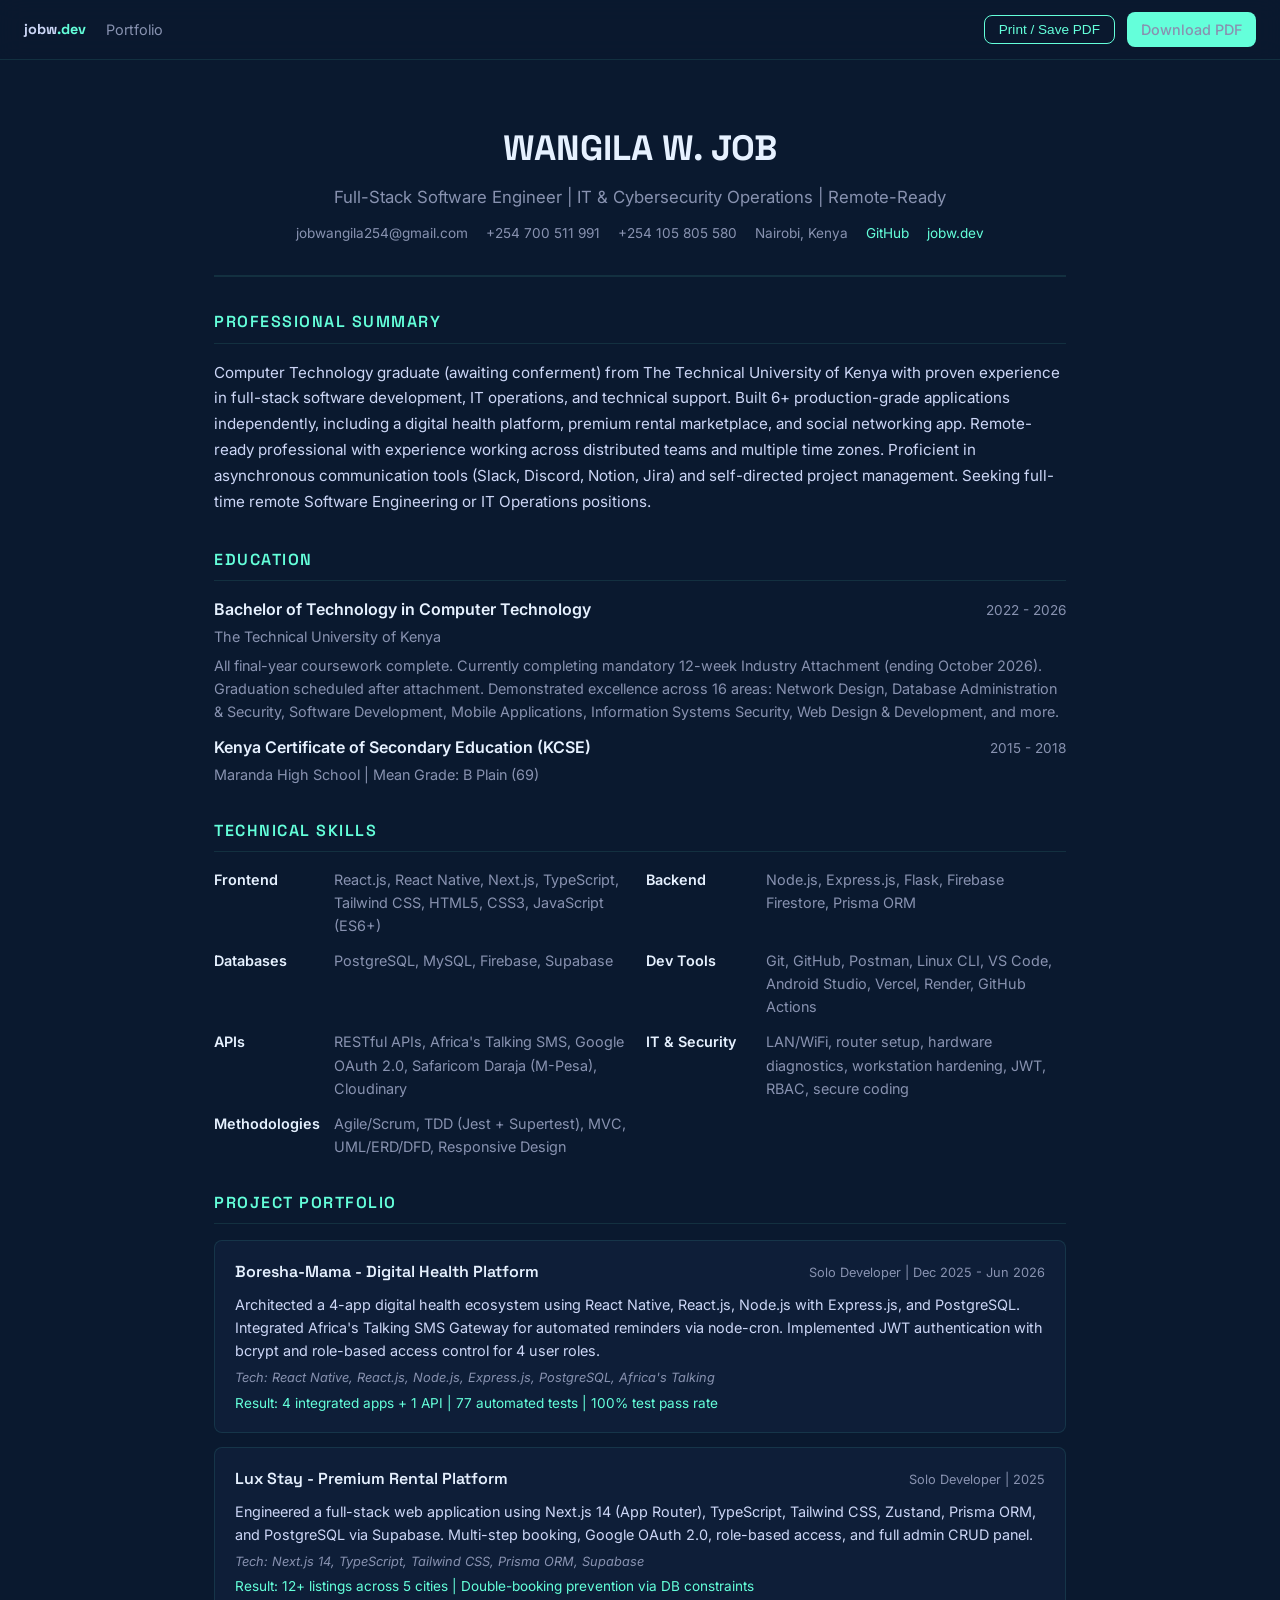
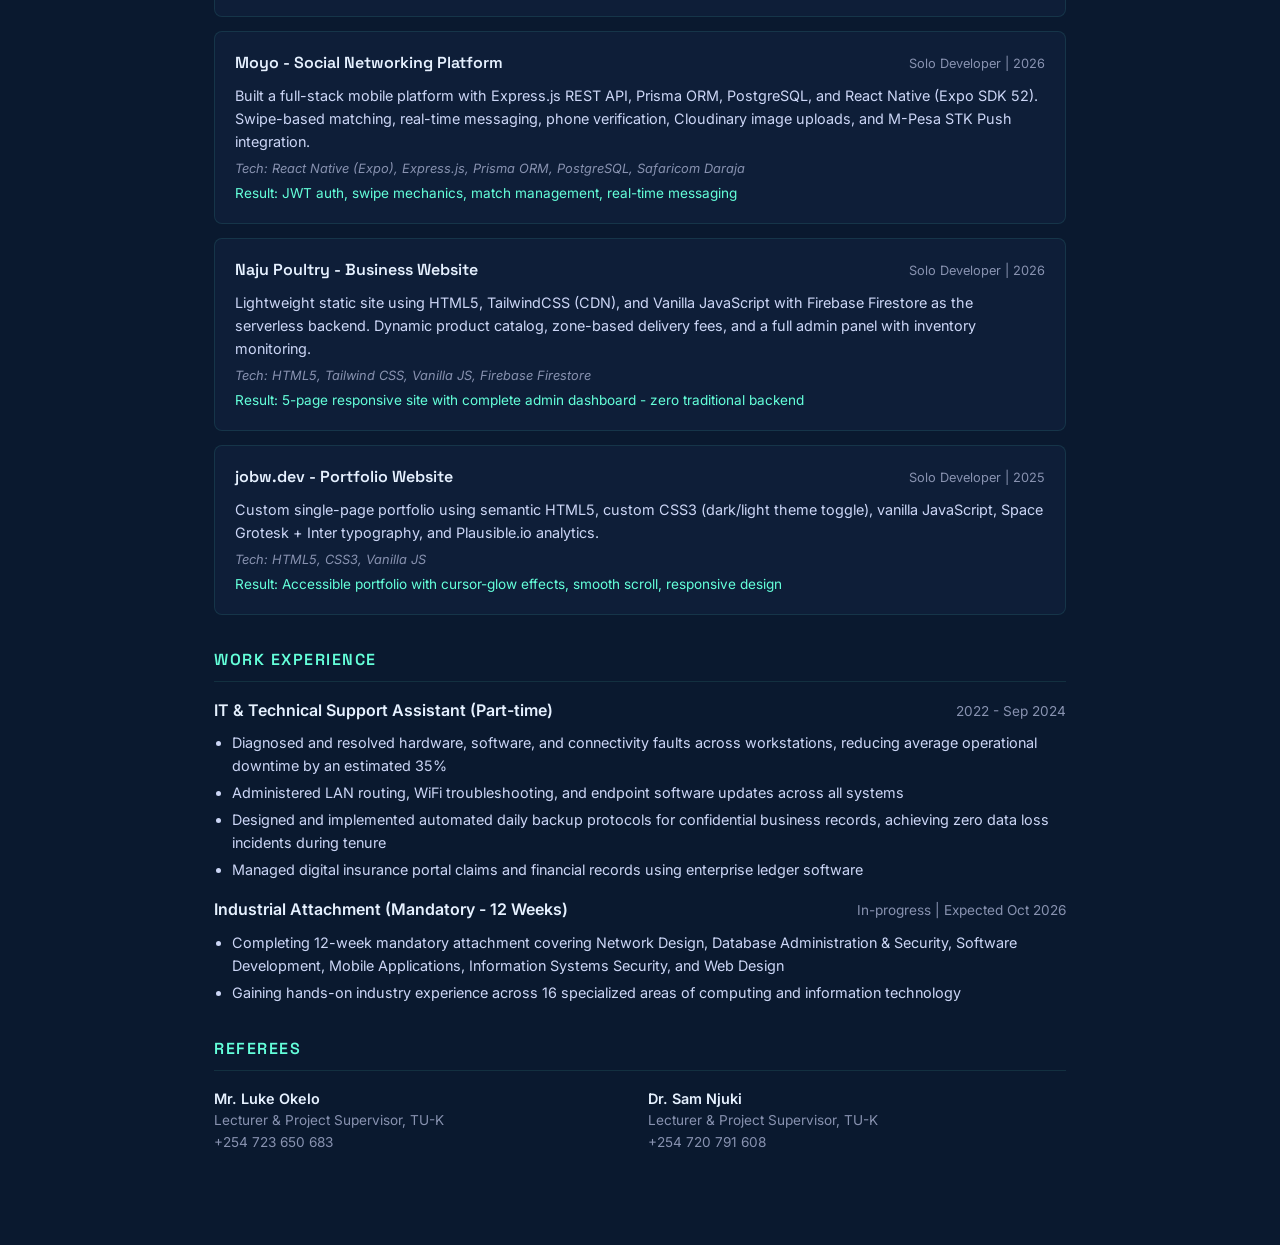
==== cv.html @ 3d408e04 "feat: add online CV page, add View CV button" ====
<!DOCTYPE html>
<html lang="en" data-theme="dark">
<head>
  <meta charset="UTF-8">
  <meta name="viewport" content="width=device-width, initial-scale=1.0">
  <meta name="description" content="Wangila W. Job - Full-Stack Software Engineer, IT Operations & Cybersecurity. View my CV.">
  <meta name="robots" content="noindex, nofollow">
  <link rel="canonical" href="https://jobw.dev/cv">
  <title>CV | Wangila W. Job</title>
  <link rel="preconnect" href="https://fonts.googleapis.com">
  <link rel="preconnect" href="https://fonts.gstatic.com" crossorigin>
  <link href="https://fonts.googleapis.com/css2?family=Space+Grotesk:wght@400;500;600;700&family=Inter:wght@300;400;500;600;700&display=swap" rel="stylesheet">
  <style>
    :root {
      --primary: #0a192f;
      --primary-light: #112240;
      --primary-lighter: #1a2d4a;
      --secondary: #64ffda;
      --text: #ccd6f6;
      --text-light: #8892b0;
      --white: #e6f1ff;
      --card-bg: rgba(17, 34, 64, 0.6);
      --card-border: rgba(100, 255, 218, 0.1);
      --radius: 16px;
      --radius-sm: 8px;
      --transition: 0.3s cubic-bezier(0.4, 0, 0.2, 1);
      --font-heading: 'Space Grotesk', sans-serif;
      --font-body: 'Inter', -apple-system, BlinkMacSystemFont, sans-serif;
    }
    [data-theme="light"] {
      --primary: #f0f4f8;
      --primary-light: #ffffff;
      --primary-lighter: #e2e8f0;
      --secondary: #0a192f;
      --text: #1a2d4a;
      --text-light: #495670;
      --white: #0a192f;
      --card-bg: #ffffff;
      --card-border: rgba(10, 25, 47, 0.1);
    }
    *, *::before, *::after { margin: 0; padding: 0; box-sizing: border-box; }
    html { scroll-behavior: smooth; }
    body {
      font-family: var(--font-body);
      background: var(--primary);
      color: var(--text);
      line-height: 1.6;
      min-height: 100vh;
    }

    .cv-nav {
      position: fixed; top: 0; left: 0; right: 0; z-index: 100;
      background: rgba(10, 25, 47, 0.9);
      backdrop-filter: blur(12px);
      border-bottom: 1px solid var(--card-border);
      padding: 12px 24px;
      display: flex; justify-content: space-between; align-items: center;
    }
    .cv-nav a {
      color: var(--text-light); text-decoration: none; font-size: 0.9rem;
      transition: color var(--transition);
    }
    .cv-nav a:hover { color: var(--secondary); }
    .cv-nav-left { display: flex; gap: 20px; align-items: center; }
    .cv-nav-logo { font-family: var(--font-heading); font-weight: 700; font-size: 1.1rem; color: var(--text) !important; }
    .cv-nav-logo .accent { color: var(--secondary); }
    .cv-actions { display: flex; gap: 12px; align-items: center; }
    .btn-sm {
      display: inline-flex; align-items: center; gap: 6px;
      padding: 6px 14px; border-radius: var(--radius-sm);
      font-size: 0.85rem; font-weight: 500; text-decoration: none;
      transition: all var(--transition); cursor: pointer; border: none;
    }
    .btn-outline { border: 1px solid var(--secondary); color: var(--secondary); background: transparent; }
    .btn-outline:hover { background: rgba(100, 255, 218, 0.1); }
    .btn-primary-sm { background: var(--secondary); color: var(--primary); }
    .btn-primary-sm:hover { opacity: 0.9; }

    .cv-container {
      max-width: 900px; margin: 0 auto;
      padding: 80px 24px 60px;
    }

    .cv-header {
      text-align: center; padding: 40px 0 30px;
      border-bottom: 2px solid var(--card-border);
      margin-bottom: 32px;
    }
    .cv-name {
      font-family: var(--font-heading); font-size: 2.2rem;
      font-weight: 700; color: var(--white); margin-bottom: 8px;
    }
    .cv-title {
      font-size: 1.05rem; color: var(--text-light); margin-bottom: 12px;
    }
    .cv-contact {
      font-size: 0.85rem; color: var(--text-light);
      display: flex; flex-wrap: wrap; justify-content: center; gap: 6px 18px;
    }
    .cv-contact a { color: var(--secondary); text-decoration: none; }
    .cv-contact a:hover { text-decoration: underline; }

    .cv-section { margin-bottom: 32px; }
    .cv-section-title {
      font-family: var(--font-heading); font-size: 1rem;
      font-weight: 600; color: var(--secondary);
      text-transform: uppercase; letter-spacing: 1.5px;
      padding-bottom: 8px; margin-bottom: 16px;
      border-bottom: 1px solid var(--card-border);
    }

    .cv-edu-row {
      display: flex; justify-content: space-between; align-items: baseline;
      flex-wrap: wrap; gap: 4px;
    }
    .cv-edu-title { font-weight: 600; color: var(--white); }
    .cv-edu-date { font-size: 0.85rem; color: var(--text-light); }
    .cv-edu-sub { font-size: 0.9rem; color: var(--text-light); margin-top: 2px; }
    .cv-edu-desc { font-size: 0.9rem; color: var(--text-light); margin-top: 6px; }

    .cv-summary { font-size: 0.95rem; color: var(--text); line-height: 1.7; }

    .cv-skills-grid {
      display: grid; grid-template-columns: repeat(auto-fit, minmax(280px, 1fr));
      gap: 12px;
    }
    .cv-skill-row { display: flex; gap: 10px; }
    .cv-skill-cat {
      font-weight: 600; color: var(--white); min-width: 110px;
      font-size: 0.9rem;
    }
    .cv-skill-items { font-size: 0.9rem; color: var(--text-light); }

    .cv-project {
      background: var(--card-bg); border: 1px solid var(--card-border);
      border-radius: var(--radius-sm); padding: 18px 20px; margin-bottom: 14px;
    }
    .cv-project-head {
      display: flex; justify-content: space-between; align-items: baseline;
      flex-wrap: wrap; gap: 4px; margin-bottom: 8px;
    }
    .cv-project-name { font-family: var(--font-heading); font-weight: 600; color: var(--white); font-size: 1rem; }
    .cv-project-meta { font-size: 0.8rem; color: var(--text-light); }
    .cv-project-desc { font-size: 0.9rem; color: var(--text); margin-bottom: 6px; }
    .cv-project-tech { font-size: 0.8rem; font-style: italic; color: var(--text-light); }
    .cv-project-result { font-size: 0.85rem; color: var(--secondary); margin-top: 4px; }

    .cv-work-head {
      display: flex; justify-content: space-between; align-items: baseline;
      flex-wrap: wrap; gap: 4px;
    }
    .cv-work-title { font-weight: 600; color: var(--white); }
    .cv-work-date { font-size: 0.85rem; color: var(--text-light); }
    .cv-bullets { margin-top: 8px; padding-left: 18px; }
    .cv-bullets li { font-size: 0.9rem; color: var(--text); margin-bottom: 4px; }

    .cv-referees {
      display: grid; grid-template-columns: repeat(auto-fit, minmax(250px, 1fr));
      gap: 16px;
    }
    .cv-referee { font-size: 0.9rem; }
    .cv-referee-name { font-weight: 600; color: var(--white); }
    .cv-referee-role { color: var(--text-light); font-size: 0.85rem; }
    .cv-referee-phone { color: var(--text-light); font-size: 0.85rem; }

    @media print {
      .cv-nav { display: none; }
      .cv-container { padding: 0; max-width: 100%; }
      body { background: #fff; color: #000; }
      .cv-name, .cv-edu-title, .cv-work-title, .cv-project-name, .cv-referee-name, .cv-skill-cat { color: #000; }
      .cv-title, .cv-contact, .cv-edu-date, .cv-edu-sub, .cv-edu-desc, .cv-summary, .cv-skill-items, .cv-project-desc, .cv-project-tech, .cv-work-date, .cv-bullets li, .cv-referee-role, .cv-referee-phone { color: #333; }
      .cv-section-title { color: #0a192f; border-color: #ccc; }
      .cv-project { border-color: #ddd; background: #f9f9f9; }
      .cv-project-result { color: #0a6e4f; }
      .cv-contact a { color: #0a192f; }
    }
  </style>
</head>
<body>

  <nav class="cv-nav">
    <div class="cv-nav-left">
      <a href="/" class="cv-nav-logo">jobw<span class="accent">.dev</span></a>
      <a href="/">Portfolio</a>
    </div>
    <div class="cv-actions">
      <button onclick="window.print()" class="btn-sm btn-outline">Print / Save PDF</button>
      <a href="Wangila_W_Job-CV.pdf" download class="btn-sm btn-primary-sm">Download PDF</a>
    </div>
  </nav>

  <div class="cv-container">
    <header class="cv-header">
      <h1 class="cv-name">WANGILA W. JOB</h1>
      <p class="cv-title">Full-Stack Software Engineer | IT & Cybersecurity Operations | Remote-Ready</p>
      <div class="cv-contact">
        <span>jobwangila254@gmail.com</span>
        <span>+254 700 511 991</span>
        <span>+254 105 805 580</span>
        <span>Nairobi, Kenya</span>
        <a href="https://github.com/jobwangila254" target="_blank" rel="noopener">GitHub</a>
        <a href="https://jobw.dev" target="_blank" rel="noopener">jobw.dev</a>
      </div>
    </header>

    <section class="cv-section">
      <h2 class="cv-section-title">Professional Summary</h2>
      <p class="cv-summary">
        Computer Technology graduate (awaiting conferment) from The Technical University of Kenya with proven experience in full-stack software development, IT operations, and technical support. Built 6+ production-grade applications independently, including a digital health platform, premium rental marketplace, and social networking app. Remote-ready professional with experience working across distributed teams and multiple time zones. Proficient in asynchronous communication tools (Slack, Discord, Notion, Jira) and self-directed project management. Seeking full-time remote Software Engineering or IT Operations positions.
      </p>
    </section>

    <section class="cv-section">
      <h2 class="cv-section-title">Education</h2>
      <div class="cv-edu-row">
        <span class="cv-edu-title">Bachelor of Technology in Computer Technology</span>
        <span class="cv-edu-date">2022 - 2026</span>
      </div>
      <p class="cv-edu-sub">The Technical University of Kenya</p>
      <p class="cv-edu-desc">All final-year coursework complete. Currently completing mandatory 12-week Industry Attachment (ending October 2026). Graduation scheduled after attachment. Demonstrated excellence across 16 areas: Network Design, Database Administration & Security, Software Development, Mobile Applications, Information Systems Security, Web Design & Development, and more.</p>
      <div class="cv-edu-row" style="margin-top: 12px;">
        <span class="cv-edu-title">Kenya Certificate of Secondary Education (KCSE)</span>
        <span class="cv-edu-date">2015 - 2018</span>
      </div>
      <p class="cv-edu-sub">Maranda High School | Mean Grade: B Plain (69)</p>
    </section>

    <section class="cv-section">
      <h2 class="cv-section-title">Technical Skills</h2>
      <div class="cv-skills-grid">
        <div class="cv-skill-row"><span class="cv-skill-cat">Frontend</span><span class="cv-skill-items">React.js, React Native, Next.js, TypeScript, Tailwind CSS, HTML5, CSS3, JavaScript (ES6+)</span></div>
        <div class="cv-skill-row"><span class="cv-skill-cat">Backend</span><span class="cv-skill-items">Node.js, Express.js, Flask, Firebase Firestore, Prisma ORM</span></div>
        <div class="cv-skill-row"><span class="cv-skill-cat">Databases</span><span class="cv-skill-items">PostgreSQL, MySQL, Firebase, Supabase</span></div>
        <div class="cv-skill-row"><span class="cv-skill-cat">Dev Tools</span><span class="cv-skill-items">Git, GitHub, Postman, Linux CLI, VS Code, Android Studio, Vercel, Render, GitHub Actions</span></div>
        <div class="cv-skill-row"><span class="cv-skill-cat">APIs</span><span class="cv-skill-items">RESTful APIs, Africa's Talking SMS, Google OAuth 2.0, Safaricom Daraja (M-Pesa), Cloudinary</span></div>
        <div class="cv-skill-row"><span class="cv-skill-cat">IT & Security</span><span class="cv-skill-items">LAN/WiFi, router setup, hardware diagnostics, workstation hardening, JWT, RBAC, secure coding</span></div>
        <div class="cv-skill-row"><span class="cv-skill-cat">Methodologies</span><span class="cv-skill-items">Agile/Scrum, TDD (Jest + Supertest), MVC, UML/ERD/DFD, Responsive Design</span></div>
      </div>
    </section>

    <section class="cv-section">
      <h2 class="cv-section-title">Project Portfolio</h2>

      <div class="cv-project">
        <div class="cv-project-head">
          <span class="cv-project-name">Boresha-Mama - Digital Health Platform</span>
          <span class="cv-project-meta">Solo Developer | Dec 2025 - Jun 2026</span>
        </div>
        <p class="cv-project-desc">Architected a 4-app digital health ecosystem using React Native, React.js, Node.js with Express.js, and PostgreSQL. Integrated Africa's Talking SMS Gateway for automated reminders via node-cron. Implemented JWT authentication with bcrypt and role-based access control for 4 user roles.</p>
        <p class="cv-project-tech">Tech: React Native, React.js, Node.js, Express.js, PostgreSQL, Africa's Talking</p>
        <p class="cv-project-result">Result: 4 integrated apps + 1 API | 77 automated tests | 100% test pass rate</p>
      </div>

      <div class="cv-project">
        <div class="cv-project-head">
          <span class="cv-project-name">Lux Stay - Premium Rental Platform</span>
          <span class="cv-project-meta">Solo Developer | 2025</span>
        </div>
        <p class="cv-project-desc">Engineered a full-stack web application using Next.js 14 (App Router), TypeScript, Tailwind CSS, Zustand, Prisma ORM, and PostgreSQL via Supabase. Multi-step booking, Google OAuth 2.0, role-based access, and full admin CRUD panel.</p>
        <p class="cv-project-tech">Tech: Next.js 14, TypeScript, Tailwind CSS, Prisma ORM, Supabase</p>
        <p class="cv-project-result">Result: 12+ listings across 5 cities | Double-booking prevention via DB constraints</p>
      </div>

      <div class="cv-project">
        <div class="cv-project-head">
          <span class="cv-project-name">Moyo - Social Networking Platform</span>
          <span class="cv-project-meta">Solo Developer | 2026</span>
        </div>
        <p class="cv-project-desc">Built a full-stack mobile platform with Express.js REST API, Prisma ORM, PostgreSQL, and React Native (Expo SDK 52). Swipe-based matching, real-time messaging, phone verification, Cloudinary image uploads, and M-Pesa STK Push integration.</p>
        <p class="cv-project-tech">Tech: React Native (Expo), Express.js, Prisma ORM, PostgreSQL, Safaricom Daraja</p>
        <p class="cv-project-result">Result: JWT auth, swipe mechanics, match management, real-time messaging</p>
      </div>

      <div class="cv-project">
        <div class="cv-project-head">
          <span class="cv-project-name">Naju Poultry - Business Website</span>
          <span class="cv-project-meta">Solo Developer | 2026</span>
        </div>
        <p class="cv-project-desc">Lightweight static site using HTML5, TailwindCSS (CDN), and Vanilla JavaScript with Firebase Firestore as the serverless backend. Dynamic product catalog, zone-based delivery fees, and a full admin panel with inventory monitoring.</p>
        <p class="cv-project-tech">Tech: HTML5, Tailwind CSS, Vanilla JS, Firebase Firestore</p>
        <p class="cv-project-result">Result: 5-page responsive site with complete admin dashboard - zero traditional backend</p>
      </div>

      <div class="cv-project">
        <div class="cv-project-head">
          <span class="cv-project-name">jobw.dev - Portfolio Website</span>
          <span class="cv-project-meta">Solo Developer | 2025</span>
        </div>
        <p class="cv-project-desc">Custom single-page portfolio using semantic HTML5, custom CSS3 (dark/light theme toggle), vanilla JavaScript, Space Grotesk + Inter typography, and Plausible.io analytics.</p>
        <p class="cv-project-tech">Tech: HTML5, CSS3, Vanilla JS</p>
        <p class="cv-project-result">Result: Accessible portfolio with cursor-glow effects, smooth scroll, responsive design</p>
      </div>
    </section>

    <section class="cv-section">
      <h2 class="cv-section-title">Work Experience</h2>

      <div class="cv-work-head">
        <span class="cv-work-title">IT & Technical Support Assistant (Part-time)</span>
        <span class="cv-work-date">2022 - Sep 2024</span>
      </div>
      <ul class="cv-bullets">
        <li>Diagnosed and resolved hardware, software, and connectivity faults across workstations, reducing average operational downtime by an estimated 35%</li>
        <li>Administered LAN routing, WiFi troubleshooting, and endpoint software updates across all systems</li>
        <li>Designed and implemented automated daily backup protocols for confidential business records, achieving zero data loss incidents during tenure</li>
        <li>Managed digital insurance portal claims and financial records using enterprise ledger software</li>
      </ul>

      <div class="cv-work-head" style="margin-top: 16px;">
        <span class="cv-work-title">Industrial Attachment (Mandatory - 12 Weeks)</span>
        <span class="cv-work-date">In-progress | Expected Oct 2026</span>
      </div>
      <ul class="cv-bullets">
        <li>Completing 12-week mandatory attachment covering Network Design, Database Administration & Security, Software Development, Mobile Applications, Information Systems Security, and Web Design</li>
        <li>Gaining hands-on industry experience across 16 specialized areas of computing and information technology</li>
      </ul>
    </section>

    <section class="cv-section">
      <h2 class="cv-section-title">Referees</h2>
      <div class="cv-referees">
        <div class="cv-referee">
          <p class="cv-referee-name">Mr. Luke Okelo</p>
          <p class="cv-referee-role">Lecturer & Project Supervisor, TU-K</p>
          <p class="cv-referee-phone">+254 723 650 683</p>
        </div>
        <div class="cv-referee">
          <p class="cv-referee-name">Dr. Sam Njuki</p>
          <p class="cv-referee-role">Lecturer & Project Supervisor, TU-K</p>
          <p class="cv-referee-phone">+254 720 791 608</p>
        </div>
      </div>
    </section>
  </div>

</body>
</html>
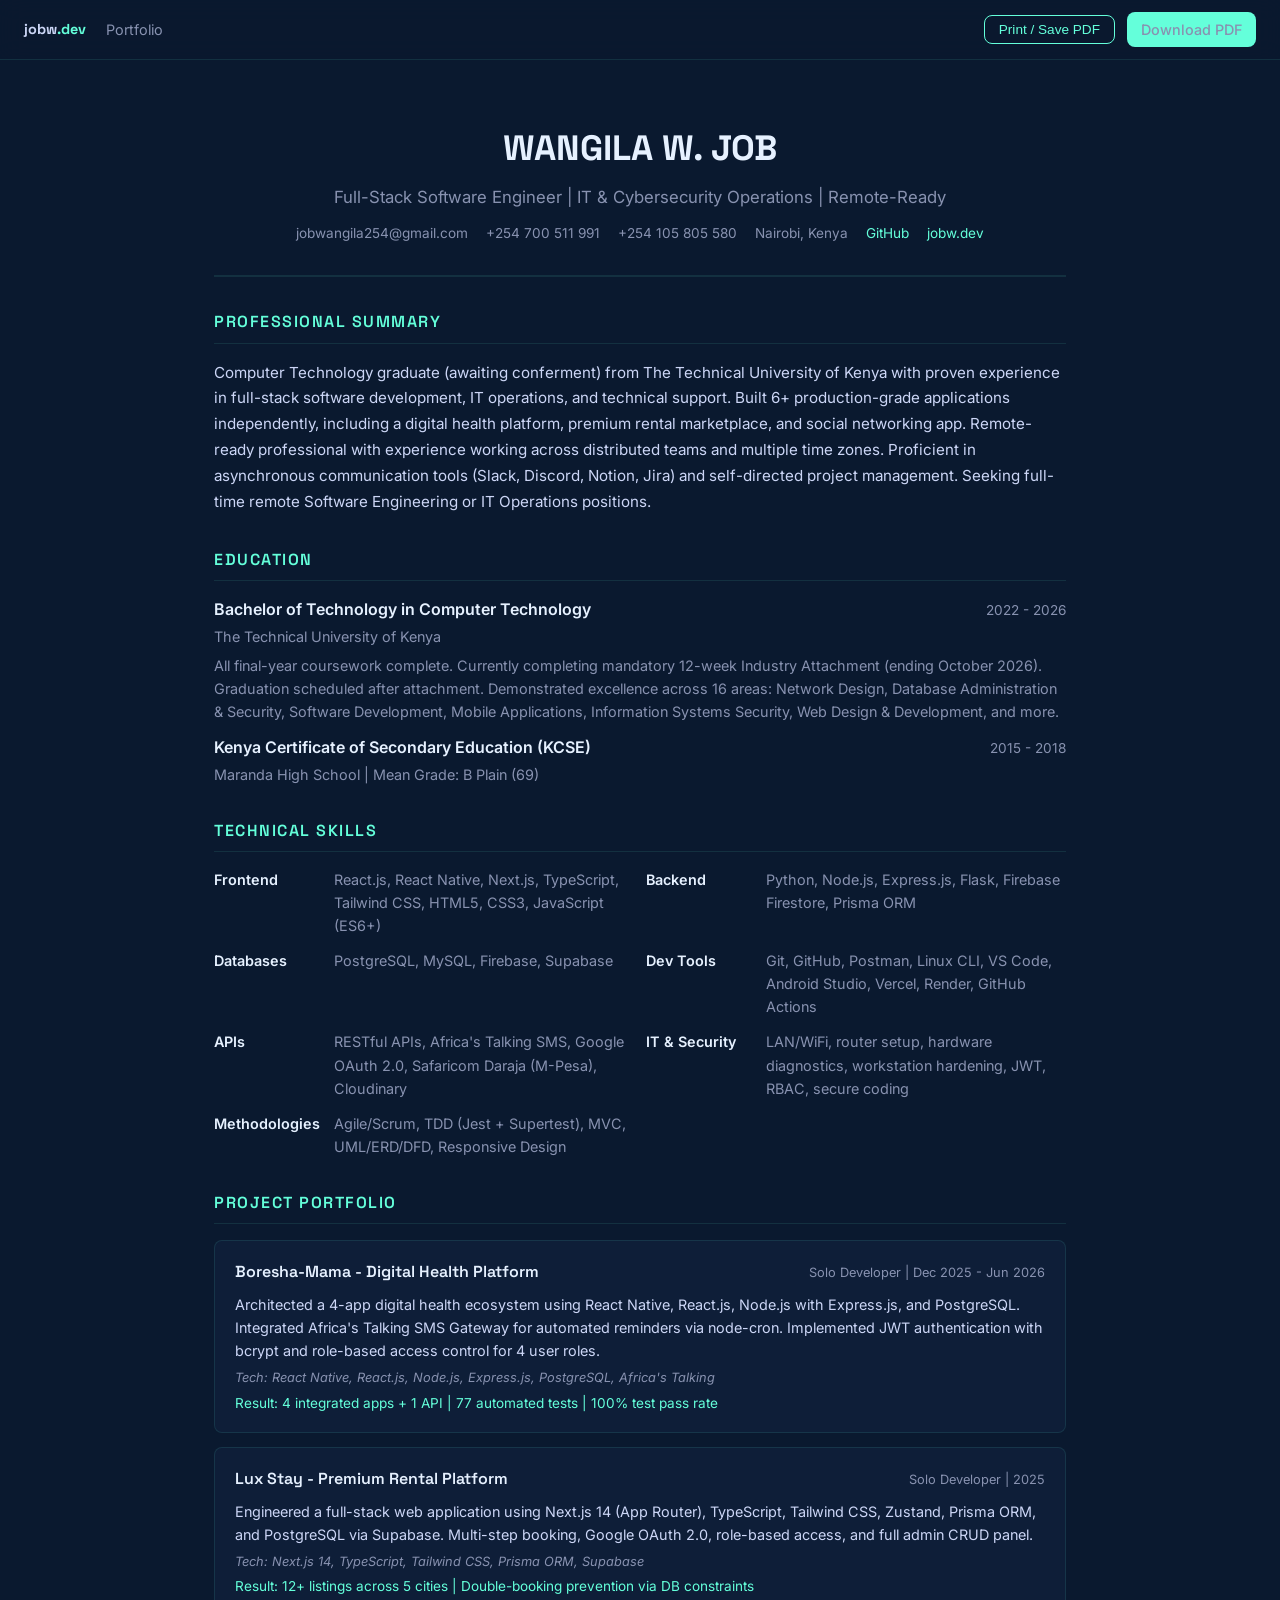
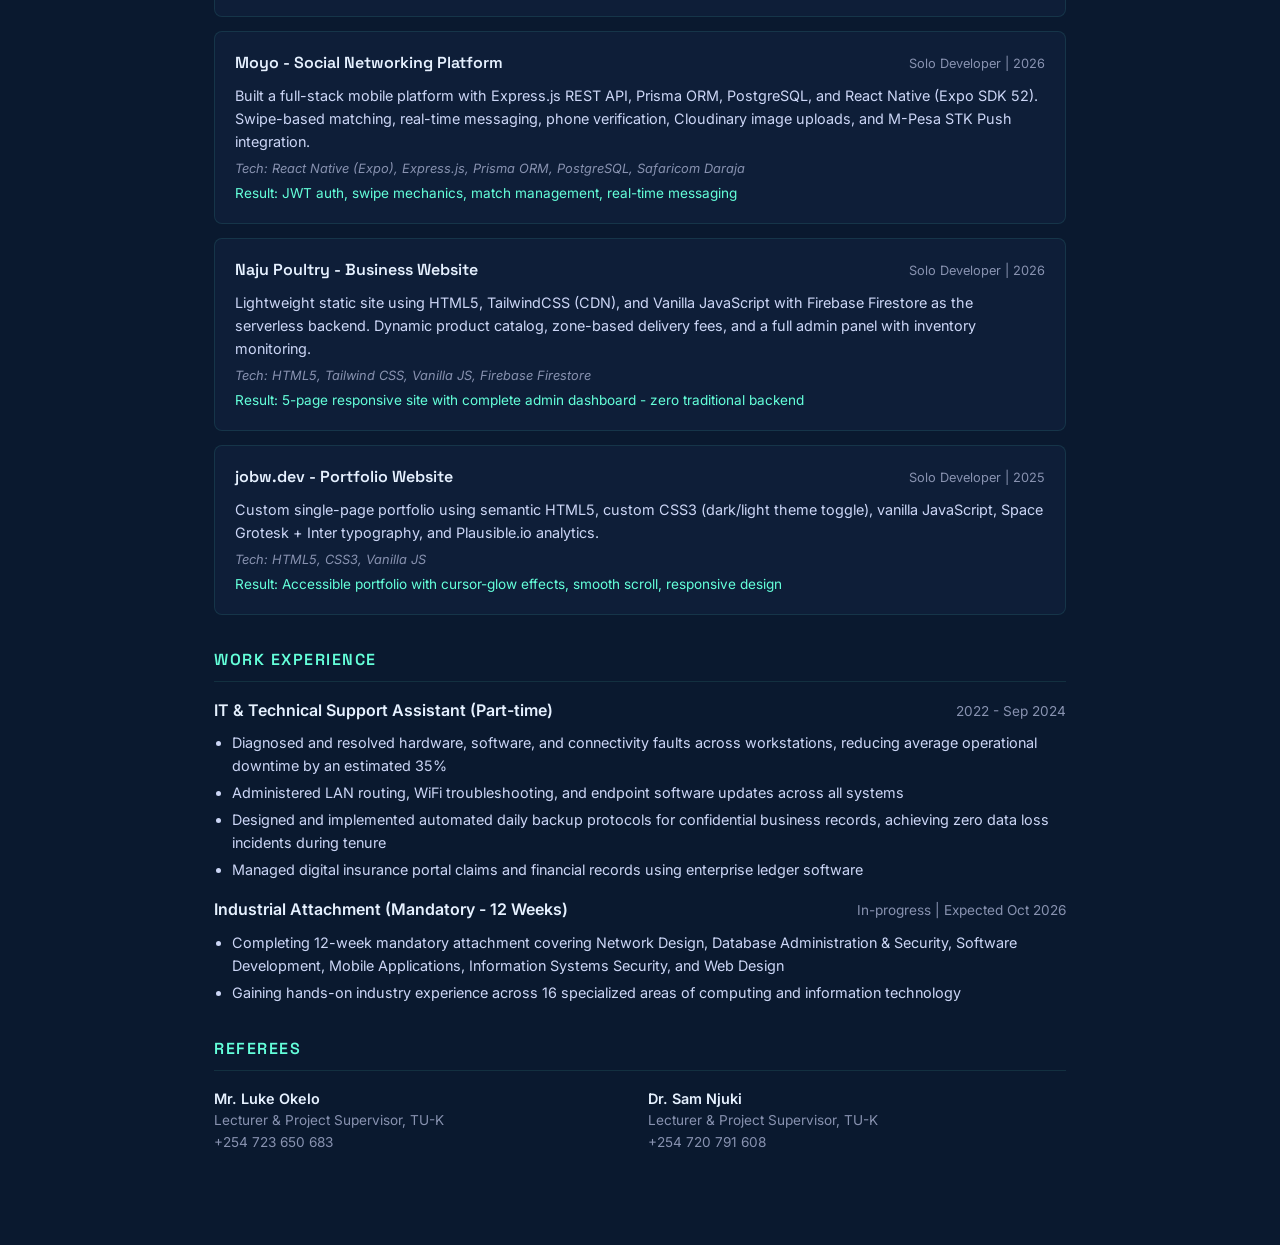
==== commit 264af5e5: "fix: update resume filename, add Python to skills, update CV page" ====
--- a/cv.html
+++ b/cv.html
@@ -180,12 +180,12 @@
 
   <nav class="cv-nav">
     <div class="cv-nav-left">
-      <a href="/" class="cv-nav-logo">jobw<span class="accent">.dev</span></a>
-      <a href="/">Portfolio</a>
+      <a href="https://jobw-dev.vercel.app" class="cv-nav-logo">jobw<span class="accent">.dev</span></a>
+      <a href="https://jobw-dev.vercel.app">Portfolio</a>
     </div>
     <div class="cv-actions">
       <button onclick="window.print()" class="btn-sm btn-outline">Print / Save PDF</button>
-      <a href="Wangila_W_Job-CV.pdf" download class="btn-sm btn-primary-sm">Download PDF</a>
+      <a href="Wangila_W_Job-resume.pdf" download class="btn-sm btn-primary-sm">Download PDF</a>
     </div>
   </nav>
 
@@ -229,7 +229,7 @@
       <h2 class="cv-section-title">Technical Skills</h2>
       <div class="cv-skills-grid">
         <div class="cv-skill-row"><span class="cv-skill-cat">Frontend</span><span class="cv-skill-items">React.js, React Native, Next.js, TypeScript, Tailwind CSS, HTML5, CSS3, JavaScript (ES6+)</span></div>
-        <div class="cv-skill-row"><span class="cv-skill-cat">Backend</span><span class="cv-skill-items">Node.js, Express.js, Flask, Firebase Firestore, Prisma ORM</span></div>
+        <div class="cv-skill-row"><span class="cv-skill-cat">Backend</span><span class="cv-skill-items">Python, Node.js, Express.js, Flask, Firebase Firestore, Prisma ORM</span></div>
         <div class="cv-skill-row"><span class="cv-skill-cat">Databases</span><span class="cv-skill-items">PostgreSQL, MySQL, Firebase, Supabase</span></div>
         <div class="cv-skill-row"><span class="cv-skill-cat">Dev Tools</span><span class="cv-skill-items">Git, GitHub, Postman, Linux CLI, VS Code, Android Studio, Vercel, Render, GitHub Actions</span></div>
         <div class="cv-skill-row"><span class="cv-skill-cat">APIs</span><span class="cv-skill-items">RESTful APIs, Africa's Talking SMS, Google OAuth 2.0, Safaricom Daraja (M-Pesa), Cloudinary</span></div>
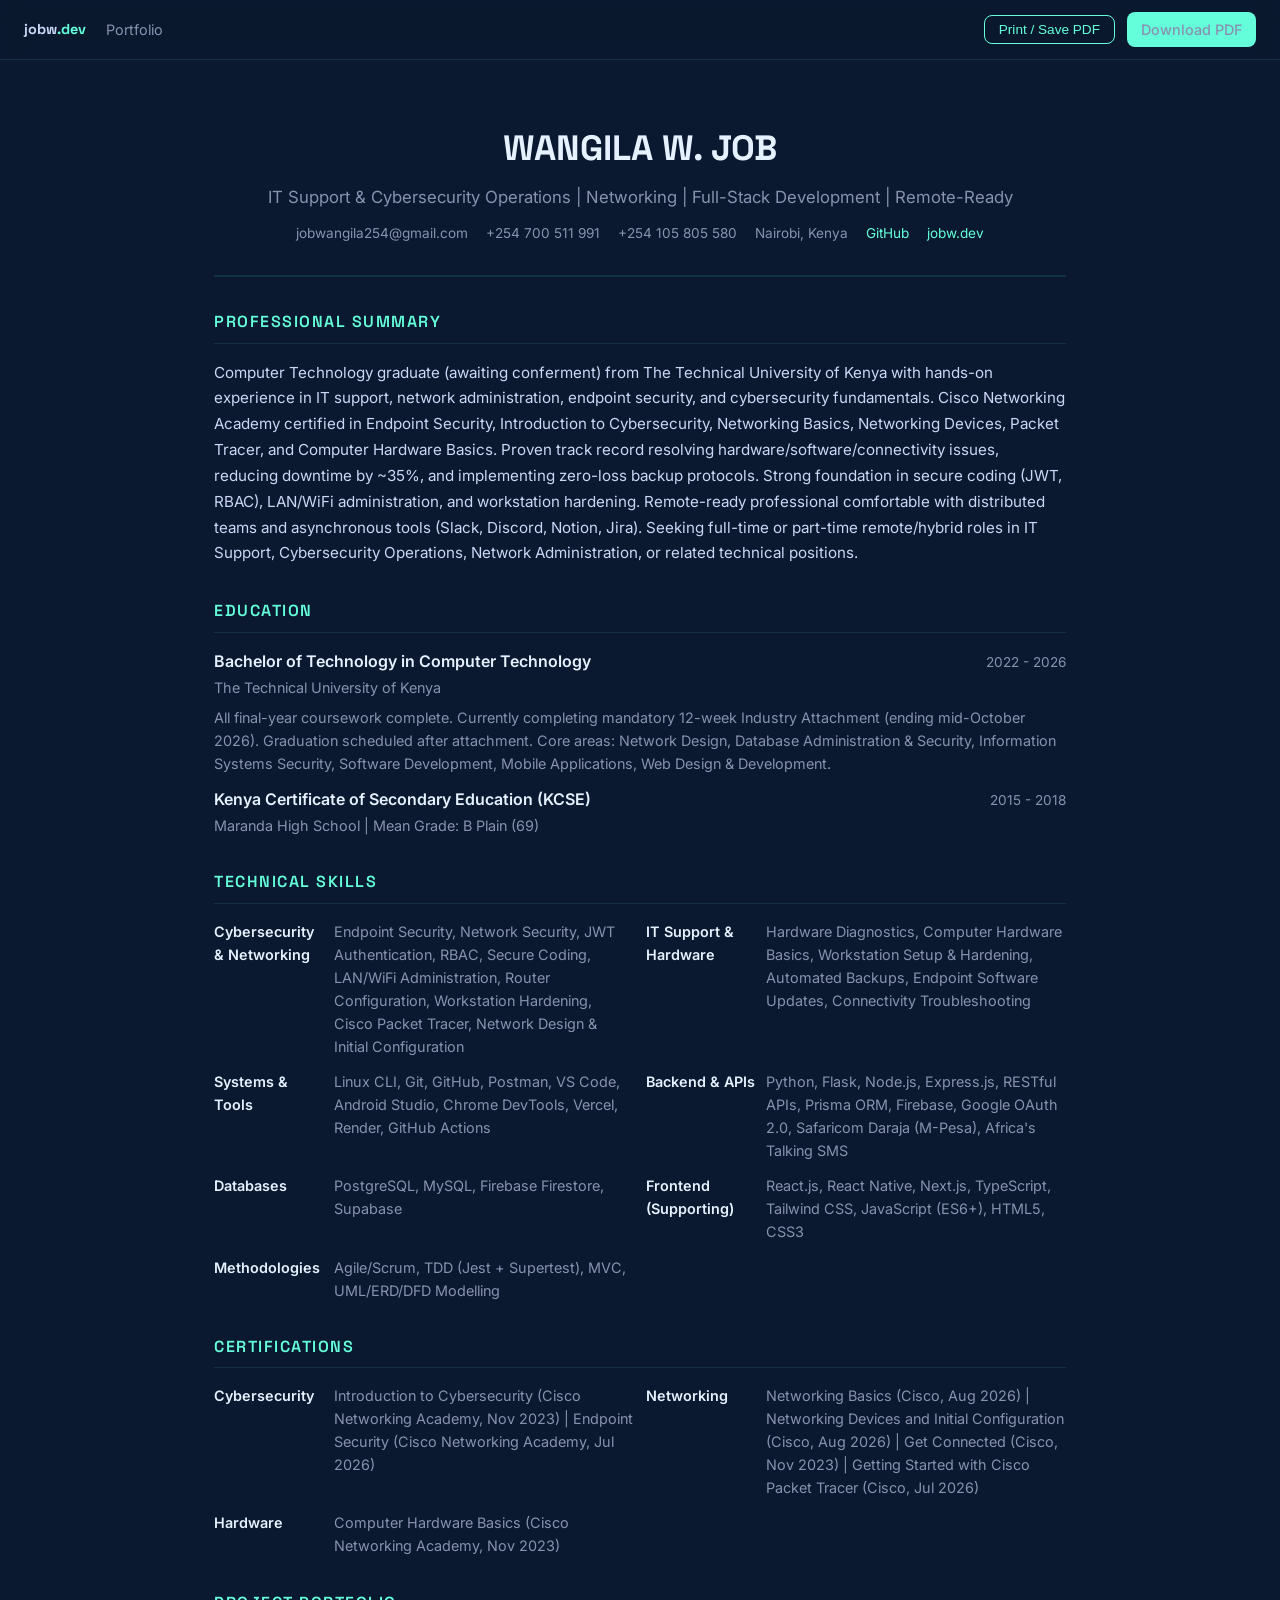
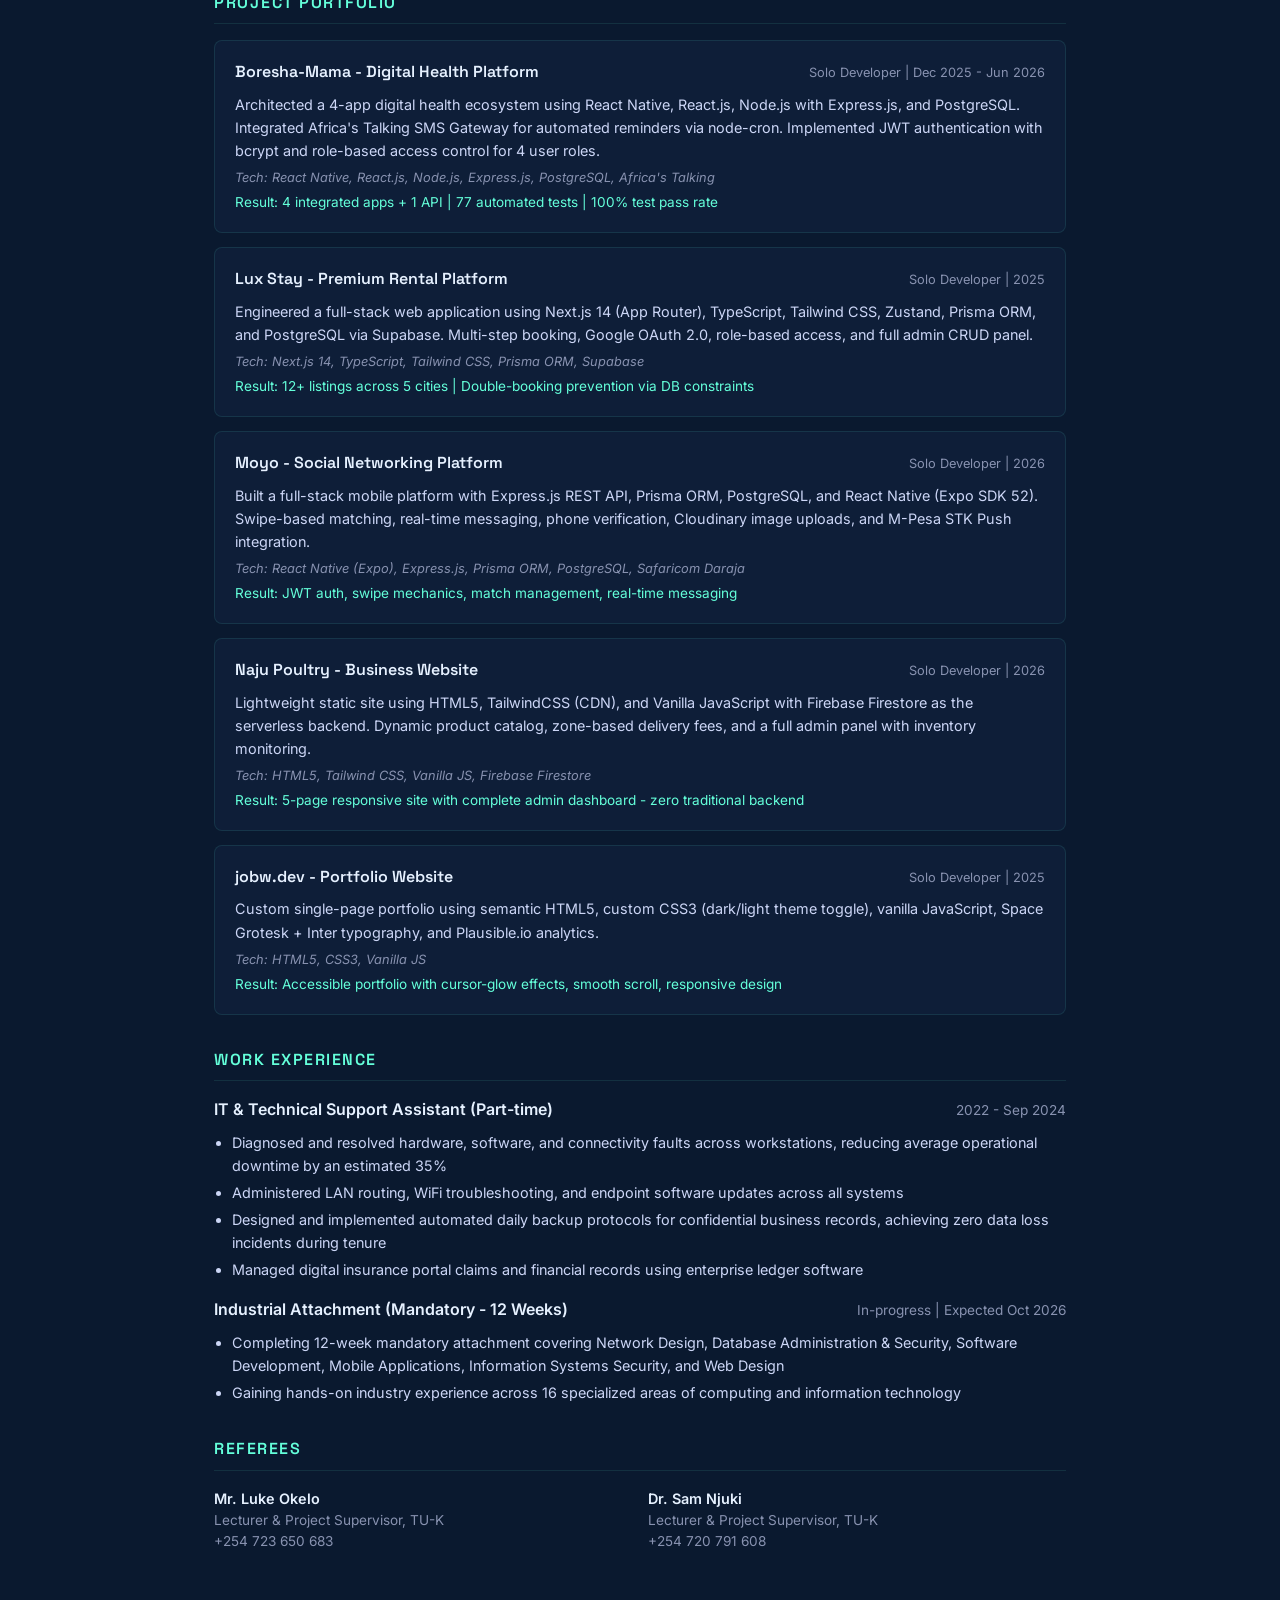
==== commit 79fccb43: "feat: update portfolio to reflect IT support, cybersecurity, networking & full-stack focus" ====
--- a/cv.html
+++ b/cv.html
@@ -3,7 +3,7 @@
 <head>
   <meta charset="UTF-8">
   <meta name="viewport" content="width=device-width, initial-scale=1.0">
-  <meta name="description" content="Wangila W. Job - Full-Stack Software Engineer, IT Operations & Cybersecurity. View my CV.">
+  <meta name="description" content="Wangila W. Job - IT Support & Cybersecurity Operations, Networking. View my CV.">
   <meta name="robots" content="noindex, nofollow">
   <link rel="canonical" href="https://jobw.dev/cv">
   <title>CV | Wangila W. Job</title>
@@ -185,14 +185,14 @@
     </div>
     <div class="cv-actions">
       <button onclick="window.print()" class="btn-sm btn-outline">Print / Save PDF</button>
-      <a href="Wangila_W_Job-resume.pdf" download class="btn-sm btn-primary-sm">Download PDF</a>
+      <a href="Wangila_W_Job_CV.pdf" download class="btn-sm btn-primary-sm">Download PDF</a>
     </div>
   </nav>
 
   <div class="cv-container">
     <header class="cv-header">
       <h1 class="cv-name">WANGILA W. JOB</h1>
-      <p class="cv-title">Full-Stack Software Engineer | IT & Cybersecurity Operations | Remote-Ready</p>
+      <p class="cv-title">IT Support & Cybersecurity Operations | Networking | Full-Stack Development | Remote-Ready</p>
       <div class="cv-contact">
         <span>jobwangila254@gmail.com</span>
         <span>+254 700 511 991</span>
@@ -206,7 +206,7 @@
     <section class="cv-section">
       <h2 class="cv-section-title">Professional Summary</h2>
       <p class="cv-summary">
-        Computer Technology graduate (awaiting conferment) from The Technical University of Kenya with proven experience in full-stack software development, IT operations, and technical support. Built 6+ production-grade applications independently, including a digital health platform, premium rental marketplace, and social networking app. Remote-ready professional with experience working across distributed teams and multiple time zones. Proficient in asynchronous communication tools (Slack, Discord, Notion, Jira) and self-directed project management. Seeking full-time remote Software Engineering or IT Operations positions.
+        Computer Technology graduate (awaiting conferment) from The Technical University of Kenya with hands-on experience in IT support, network administration, endpoint security, and cybersecurity fundamentals. Cisco Networking Academy certified in Endpoint Security, Introduction to Cybersecurity, Networking Basics, Networking Devices, Packet Tracer, and Computer Hardware Basics. Proven track record resolving hardware/software/connectivity issues, reducing downtime by ~35%, and implementing zero-loss backup protocols. Strong foundation in secure coding (JWT, RBAC), LAN/WiFi administration, and workstation hardening. Remote-ready professional comfortable with distributed teams and asynchronous tools (Slack, Discord, Notion, Jira). Seeking full-time or part-time remote/hybrid roles in IT Support, Cybersecurity Operations, Network Administration, or related technical positions.
       </p>
     </section>
 
@@ -217,7 +217,7 @@
         <span class="cv-edu-date">2022 - 2026</span>
       </div>
       <p class="cv-edu-sub">The Technical University of Kenya</p>
-      <p class="cv-edu-desc">All final-year coursework complete. Currently completing mandatory 12-week Industry Attachment (ending October 2026). Graduation scheduled after attachment. Demonstrated excellence across 16 areas: Network Design, Database Administration & Security, Software Development, Mobile Applications, Information Systems Security, Web Design & Development, and more.</p>
+      <p class="cv-edu-desc">All final-year coursework complete. Currently completing mandatory 12-week Industry Attachment (ending mid-October 2026). Graduation scheduled after attachment. Core areas: Network Design, Database Administration & Security, Information Systems Security, Software Development, Mobile Applications, Web Design & Development.</p>
       <div class="cv-edu-row" style="margin-top: 12px;">
         <span class="cv-edu-title">Kenya Certificate of Secondary Education (KCSE)</span>
         <span class="cv-edu-date">2015 - 2018</span>
@@ -228,13 +228,22 @@
     <section class="cv-section">
       <h2 class="cv-section-title">Technical Skills</h2>
       <div class="cv-skills-grid">
-        <div class="cv-skill-row"><span class="cv-skill-cat">Frontend</span><span class="cv-skill-items">React.js, React Native, Next.js, TypeScript, Tailwind CSS, HTML5, CSS3, JavaScript (ES6+)</span></div>
-        <div class="cv-skill-row"><span class="cv-skill-cat">Backend</span><span class="cv-skill-items">Python, Node.js, Express.js, Flask, Firebase Firestore, Prisma ORM</span></div>
-        <div class="cv-skill-row"><span class="cv-skill-cat">Databases</span><span class="cv-skill-items">PostgreSQL, MySQL, Firebase, Supabase</span></div>
-        <div class="cv-skill-row"><span class="cv-skill-cat">Dev Tools</span><span class="cv-skill-items">Git, GitHub, Postman, Linux CLI, VS Code, Android Studio, Vercel, Render, GitHub Actions</span></div>
-        <div class="cv-skill-row"><span class="cv-skill-cat">APIs</span><span class="cv-skill-items">RESTful APIs, Africa's Talking SMS, Google OAuth 2.0, Safaricom Daraja (M-Pesa), Cloudinary</span></div>
-        <div class="cv-skill-row"><span class="cv-skill-cat">IT & Security</span><span class="cv-skill-items">LAN/WiFi, router setup, hardware diagnostics, workstation hardening, JWT, RBAC, secure coding</span></div>
-        <div class="cv-skill-row"><span class="cv-skill-cat">Methodologies</span><span class="cv-skill-items">Agile/Scrum, TDD (Jest + Supertest), MVC, UML/ERD/DFD, Responsive Design</span></div>
+        <div class="cv-skill-row"><span class="cv-skill-cat">Cybersecurity & Networking</span><span class="cv-skill-items">Endpoint Security, Network Security, JWT Authentication, RBAC, Secure Coding, LAN/WiFi Administration, Router Configuration, Workstation Hardening, Cisco Packet Tracer, Network Design & Initial Configuration</span></div>
+        <div class="cv-skill-row"><span class="cv-skill-cat">IT Support & Hardware</span><span class="cv-skill-items">Hardware Diagnostics, Computer Hardware Basics, Workstation Setup & Hardening, Automated Backups, Endpoint Software Updates, Connectivity Troubleshooting</span></div>
+        <div class="cv-skill-row"><span class="cv-skill-cat">Systems & Tools</span><span class="cv-skill-items">Linux CLI, Git, GitHub, Postman, VS Code, Android Studio, Chrome DevTools, Vercel, Render, GitHub Actions</span></div>
+        <div class="cv-skill-row"><span class="cv-skill-cat">Backend & APIs</span><span class="cv-skill-items">Python, Flask, Node.js, Express.js, RESTful APIs, Prisma ORM, Firebase, Google OAuth 2.0, Safaricom Daraja (M-Pesa), Africa's Talking SMS</span></div>
+        <div class="cv-skill-row"><span class="cv-skill-cat">Databases</span><span class="cv-skill-items">PostgreSQL, MySQL, Firebase Firestore, Supabase</span></div>
+        <div class="cv-skill-row"><span class="cv-skill-cat">Frontend (Supporting)</span><span class="cv-skill-items">React.js, React Native, Next.js, TypeScript, Tailwind CSS, JavaScript (ES6+), HTML5, CSS3</span></div>
+        <div class="cv-skill-row"><span class="cv-skill-cat">Methodologies</span><span class="cv-skill-items">Agile/Scrum, TDD (Jest + Supertest), MVC, UML/ERD/DFD Modelling</span></div>
+      </div>
+    </section>
+
+    <section class="cv-section">
+      <h2 class="cv-section-title">Certifications</h2>
+      <div class="cv-skills-grid">
+        <div class="cv-skill-row"><span class="cv-skill-cat">Cybersecurity</span><span class="cv-skill-items">Introduction to Cybersecurity (Cisco Networking Academy, Nov 2023) | Endpoint Security (Cisco Networking Academy, Jul 2026)</span></div>
+        <div class="cv-skill-row"><span class="cv-skill-cat">Networking</span><span class="cv-skill-items">Networking Basics (Cisco, Aug 2026) | Networking Devices and Initial Configuration (Cisco, Aug 2026) | Get Connected (Cisco, Nov 2023) | Getting Started with Cisco Packet Tracer (Cisco, Jul 2026)</span></div>
+        <div class="cv-skill-row"><span class="cv-skill-cat">Hardware</span><span class="cv-skill-items">Computer Hardware Basics (Cisco Networking Academy, Nov 2023)</span></div>
       </div>
     </section>
 
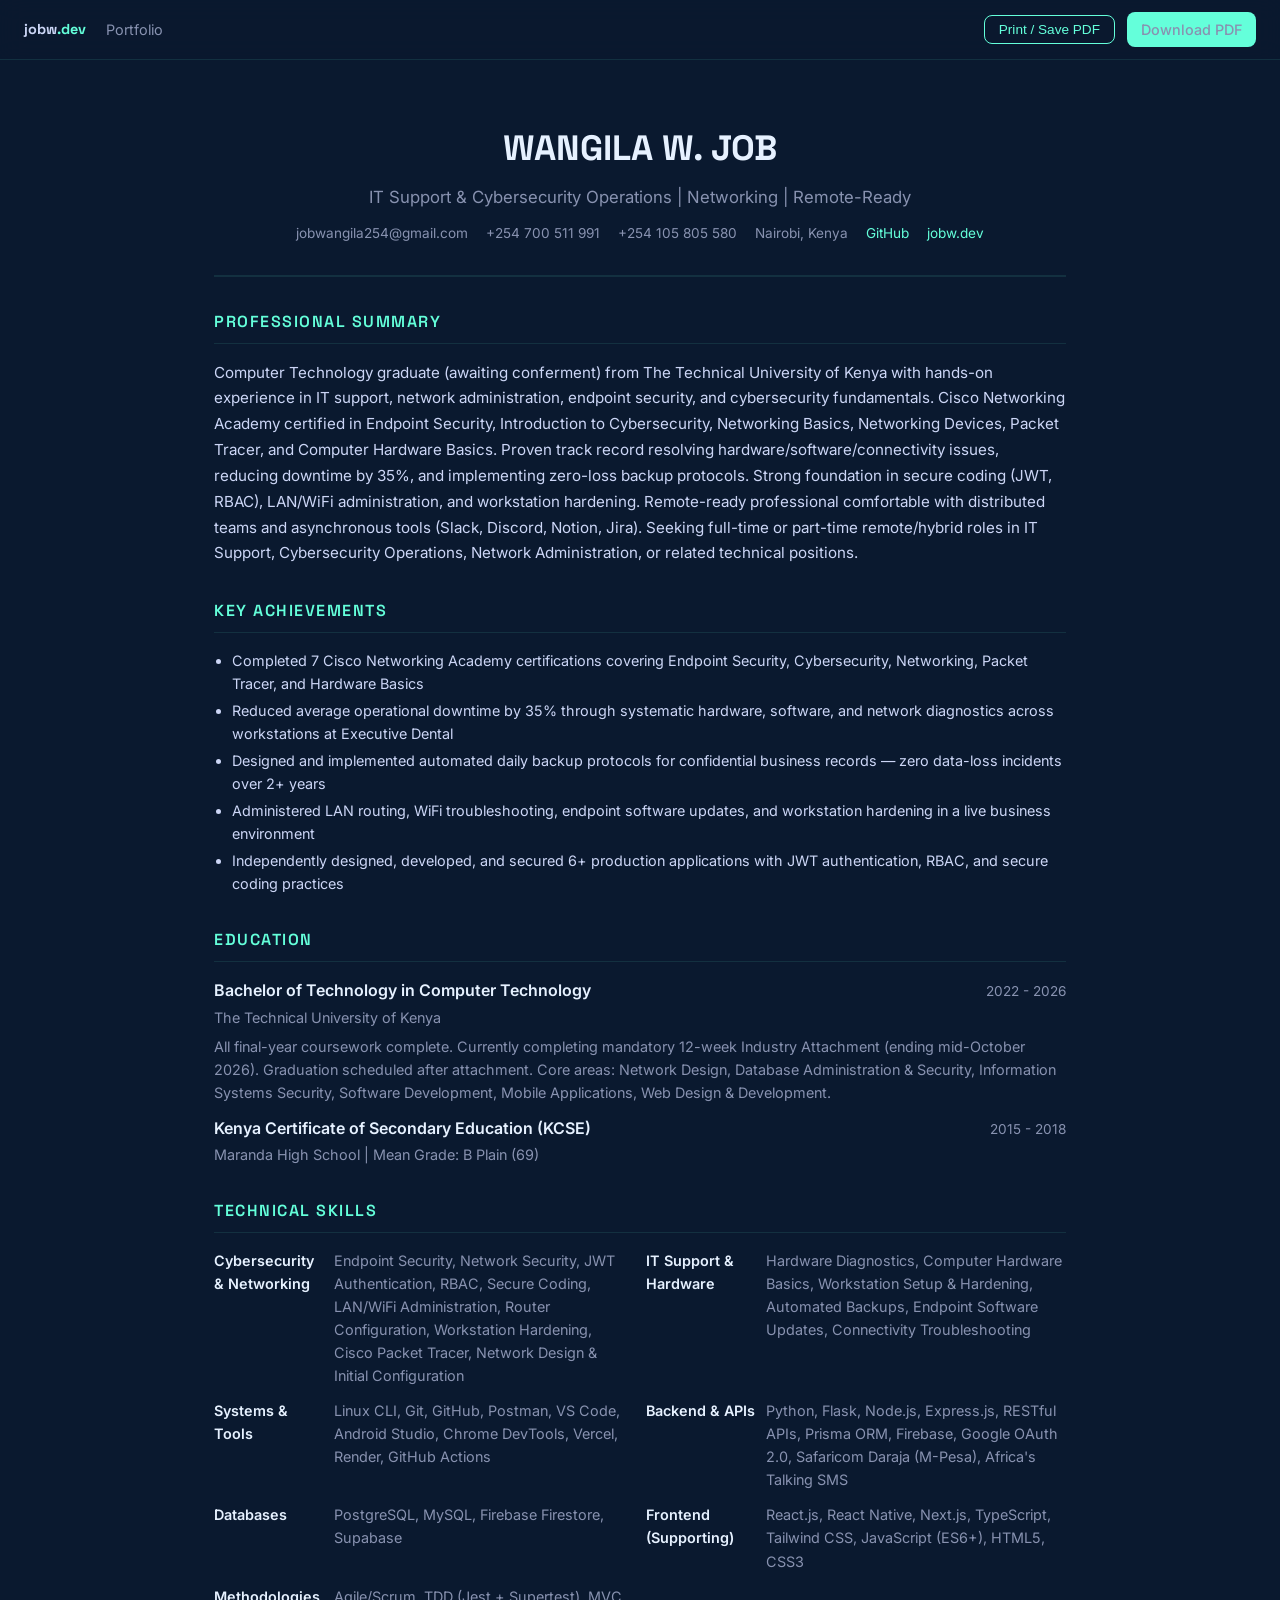
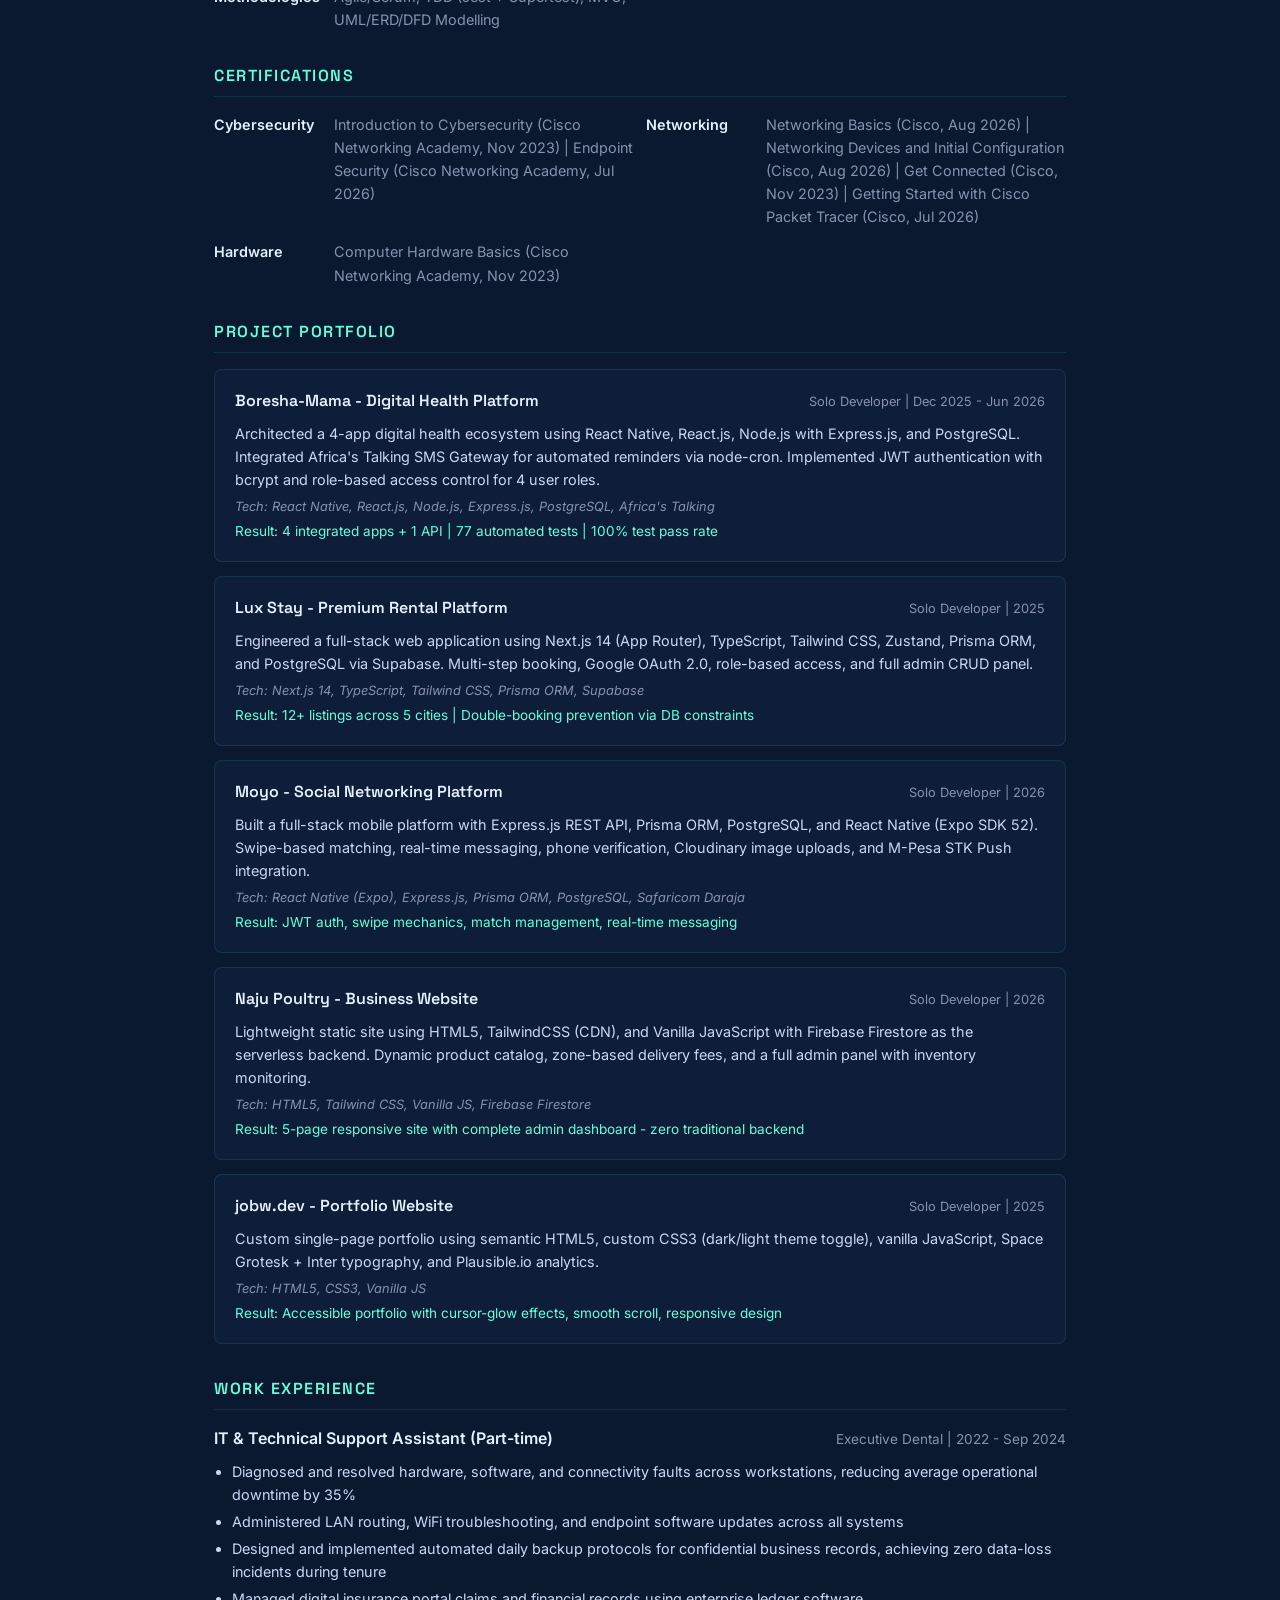
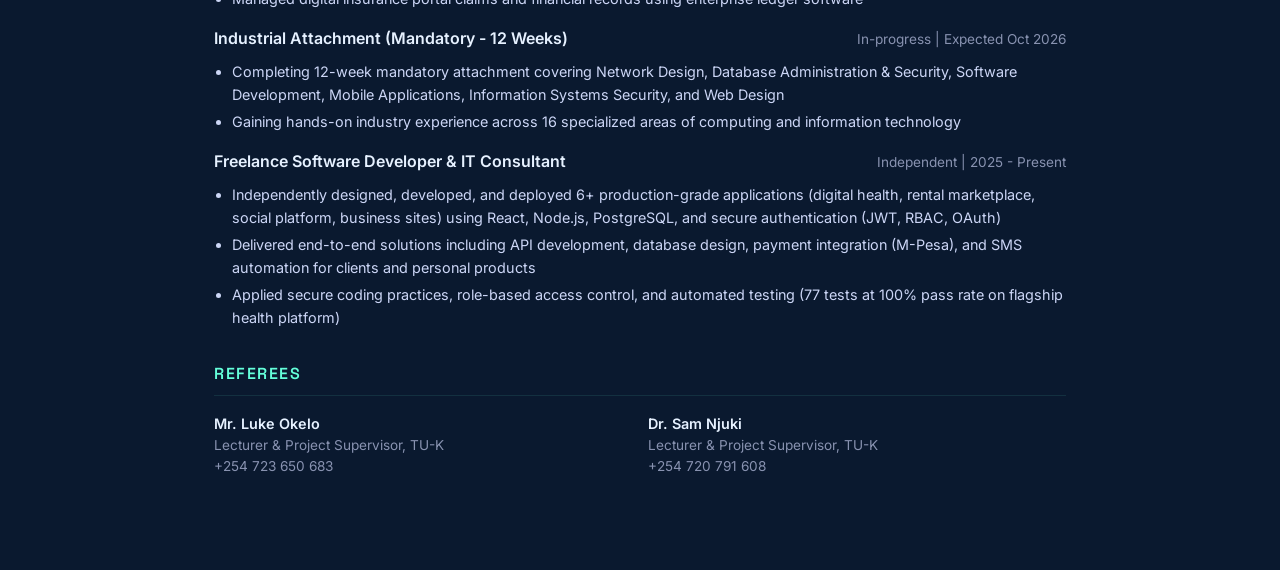
==== commit a3ebd0c5: "fix: update online CV and downloadable PDF to latest version (Executive Dental, freelance role)" ====
--- a/cv.html
+++ b/cv.html
@@ -6,6 +6,9 @@
   <meta name="description" content="Wangila W. Job - IT Support & Cybersecurity Operations, Networking. View my CV.">
   <meta name="robots" content="noindex, nofollow">
   <link rel="canonical" href="https://jobw.dev/cv">
+  <link rel="icon" type="image/x-icon" href="favicon.ico">
+  <link rel="icon" type="image/png" sizes="32x32" href="favicon-32x32.png">
+  <link rel="apple-touch-icon" href="favicon-apple-touch-icon.png">
   <title>CV | Wangila W. Job</title>
   <link rel="preconnect" href="https://fonts.googleapis.com">
   <link rel="preconnect" href="https://fonts.gstatic.com" crossorigin>
@@ -192,7 +195,7 @@
   <div class="cv-container">
     <header class="cv-header">
       <h1 class="cv-name">WANGILA W. JOB</h1>
-      <p class="cv-title">IT Support & Cybersecurity Operations | Networking | Full-Stack Development | Remote-Ready</p>
+      <p class="cv-title">IT Support & Cybersecurity Operations | Networking | Remote-Ready</p>
       <div class="cv-contact">
         <span>jobwangila254@gmail.com</span>
         <span>+254 700 511 991</span>
@@ -206,8 +209,19 @@
     <section class="cv-section">
       <h2 class="cv-section-title">Professional Summary</h2>
       <p class="cv-summary">
-        Computer Technology graduate (awaiting conferment) from The Technical University of Kenya with hands-on experience in IT support, network administration, endpoint security, and cybersecurity fundamentals. Cisco Networking Academy certified in Endpoint Security, Introduction to Cybersecurity, Networking Basics, Networking Devices, Packet Tracer, and Computer Hardware Basics. Proven track record resolving hardware/software/connectivity issues, reducing downtime by ~35%, and implementing zero-loss backup protocols. Strong foundation in secure coding (JWT, RBAC), LAN/WiFi administration, and workstation hardening. Remote-ready professional comfortable with distributed teams and asynchronous tools (Slack, Discord, Notion, Jira). Seeking full-time or part-time remote/hybrid roles in IT Support, Cybersecurity Operations, Network Administration, or related technical positions.
+        Computer Technology graduate (awaiting conferment) from The Technical University of Kenya with hands-on experience in IT support, network administration, endpoint security, and cybersecurity fundamentals. Cisco Networking Academy certified in Endpoint Security, Introduction to Cybersecurity, Networking Basics, Networking Devices, Packet Tracer, and Computer Hardware Basics. Proven track record resolving hardware/software/connectivity issues, reducing downtime by 35%, and implementing zero-loss backup protocols. Strong foundation in secure coding (JWT, RBAC), LAN/WiFi administration, and workstation hardening. Remote-ready professional comfortable with distributed teams and asynchronous tools (Slack, Discord, Notion, Jira). Seeking full-time or part-time remote/hybrid roles in IT Support, Cybersecurity Operations, Network Administration, or related technical positions.
       </p>
+    </section>
+
+    <section class="cv-section">
+      <h2 class="cv-section-title">Key Achievements</h2>
+      <ul class="cv-bullets">
+        <li>Completed 7 Cisco Networking Academy certifications covering Endpoint Security, Cybersecurity, Networking, Packet Tracer, and Hardware Basics</li>
+        <li>Reduced average operational downtime by 35% through systematic hardware, software, and network diagnostics across workstations at Executive Dental</li>
+        <li>Designed and implemented automated daily backup protocols for confidential business records &mdash; zero data-loss incidents over 2+ years</li>
+        <li>Administered LAN routing, WiFi troubleshooting, endpoint software updates, and workstation hardening in a live business environment</li>
+        <li>Independently designed, developed, and secured 6+ production applications with JWT authentication, RBAC, and secure coding practices</li>
+      </ul>
     </section>
 
     <section class="cv-section">
@@ -306,12 +320,12 @@
 
       <div class="cv-work-head">
         <span class="cv-work-title">IT & Technical Support Assistant (Part-time)</span>
-        <span class="cv-work-date">2022 - Sep 2024</span>
+        <span class="cv-work-date">Executive Dental | 2022 - Sep 2024</span>
       </div>
       <ul class="cv-bullets">
-        <li>Diagnosed and resolved hardware, software, and connectivity faults across workstations, reducing average operational downtime by an estimated 35%</li>
+        <li>Diagnosed and resolved hardware, software, and connectivity faults across workstations, reducing average operational downtime by 35%</li>
         <li>Administered LAN routing, WiFi troubleshooting, and endpoint software updates across all systems</li>
-        <li>Designed and implemented automated daily backup protocols for confidential business records, achieving zero data loss incidents during tenure</li>
+        <li>Designed and implemented automated daily backup protocols for confidential business records, achieving zero data-loss incidents during tenure</li>
         <li>Managed digital insurance portal claims and financial records using enterprise ledger software</li>
       </ul>
 
@@ -322,6 +336,16 @@
       <ul class="cv-bullets">
         <li>Completing 12-week mandatory attachment covering Network Design, Database Administration & Security, Software Development, Mobile Applications, Information Systems Security, and Web Design</li>
         <li>Gaining hands-on industry experience across 16 specialized areas of computing and information technology</li>
+      </ul>
+
+      <div class="cv-work-head" style="margin-top: 16px;">
+        <span class="cv-work-title">Freelance Software Developer & IT Consultant</span>
+        <span class="cv-work-date">Independent | 2025 - Present</span>
+      </div>
+      <ul class="cv-bullets">
+        <li>Independently designed, developed, and deployed 6+ production-grade applications (digital health, rental marketplace, social platform, business sites) using React, Node.js, PostgreSQL, and secure authentication (JWT, RBAC, OAuth)</li>
+        <li>Delivered end-to-end solutions including API development, database design, payment integration (M-Pesa), and SMS automation for clients and personal products</li>
+        <li>Applied secure coding practices, role-based access control, and automated testing (77 tests at 100% pass rate on flagship health platform)</li>
       </ul>
     </section>
 
